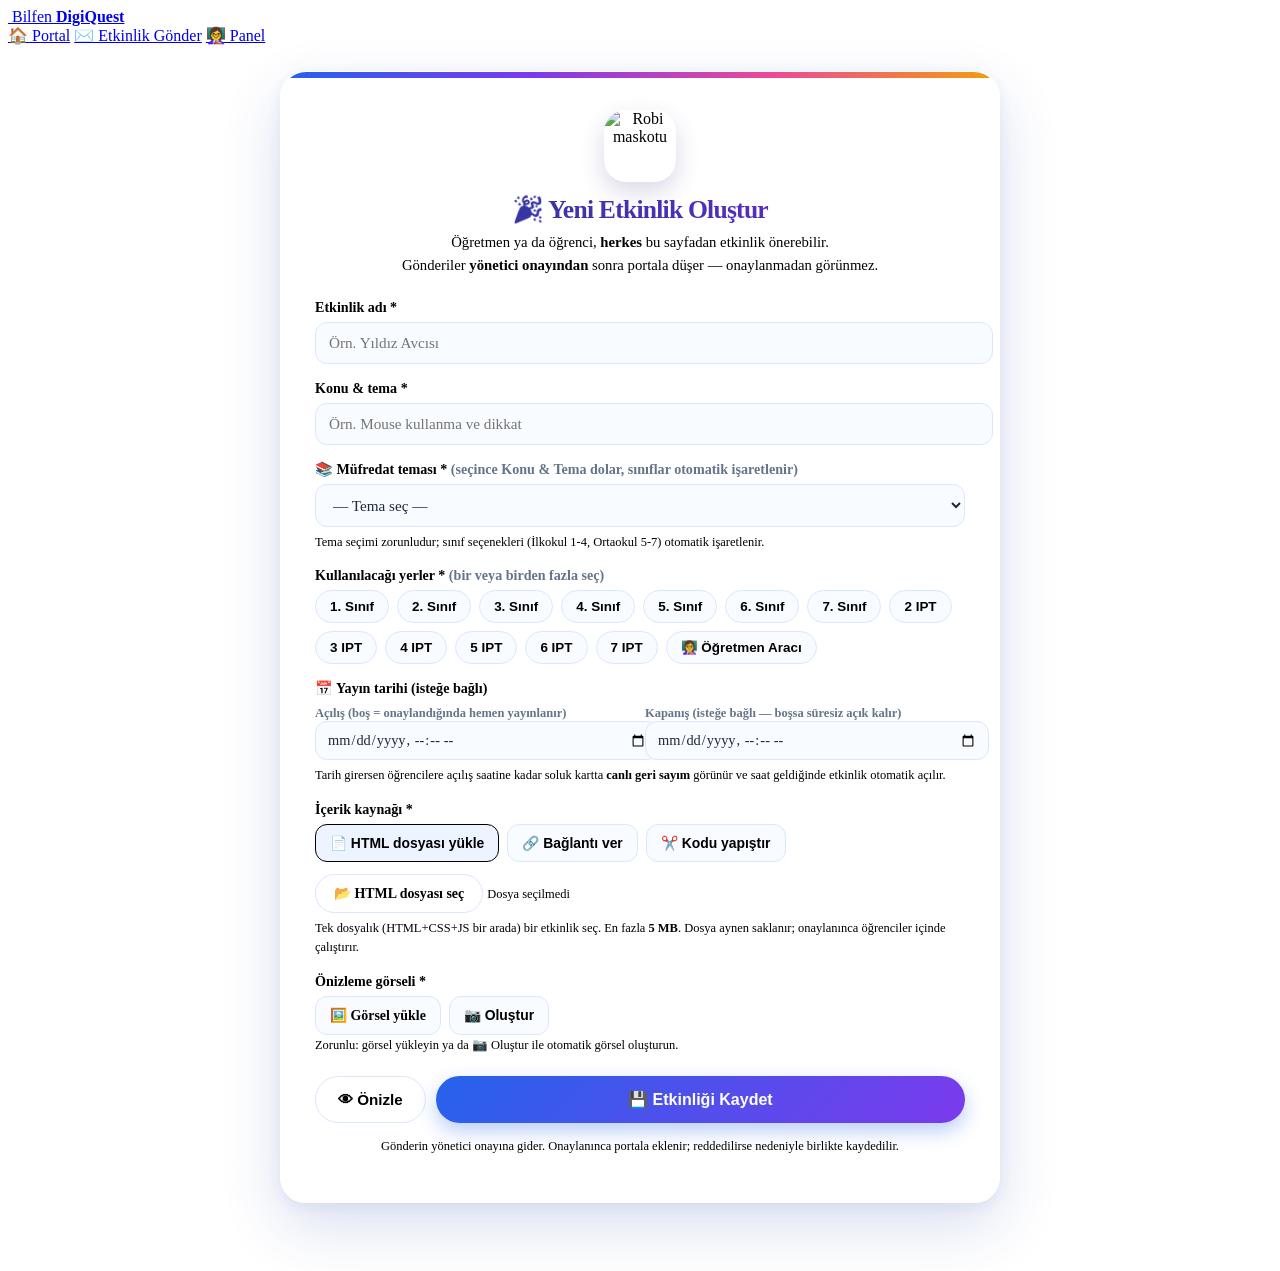
==== digiq/etkinlik-ekle.html @ 1b81161e "v2.9: Etkinlik akışına yayin tarihi (açılış/kapanış) + 5 MB dosya limiti + öğretmen onay akışı - etk" ====
<!DOCTYPE html>
<html lang="tr">
<head>
<meta charset="UTF-8">
<meta name="viewport" content="width=device-width, initial-scale=1.0">
<title>Etkinlik Ekle — Bilfen DigiQuest</title>
<link rel="icon" type="image/png" href="robi.png">
<link rel="stylesheet" href="assets/fonts/fonts.css">
<link rel="stylesheet" href="assets/portal.css">
<style>
  .ge-page { max-width: 720px; margin: 0 auto; padding: 26px 16px 60px; }
  .ge-kart {
    background: rgba(255,255,255,.93); border: 1px solid rgba(255,255,255,.9);
    border-radius: 26px; box-shadow: 0 24px 60px rgba(30,64,175,.16), 0 4px 14px rgba(30,64,175,.07);
    padding: clamp(22px, 4vw, 34px); position: relative; overflow: hidden;
  }
  .ge-kart::before { content:''; position:absolute; inset:0 0 auto 0; height:6px;
    background: linear-gradient(90deg,#2563eb,#7c3aed 35%,#ec4899 68%,#f59e0b); }
  html[data-tema='koyu'] .ge-kart { background: rgba(13,21,38,.96); border-color: var(--kutu-kenar); }
  .ge-bas { text-align:center; margin-bottom: 22px; }
  .ge-robi { width: 72px; height: 72px; margin: 4px auto 12px; border-radius: 22px; display:block;
    background:#fff; box-shadow: 0 10px 24px rgba(49,46,129,.18); object-fit: contain; }
  .ge-robi-yazi { font-family: var(--font-baslik); font-size: clamp(1.3rem,4vw,1.6rem); font-weight: 800;
    letter-spacing:-.03em; background: linear-gradient(90deg,#1e3a8a,#6d28d9);
    -webkit-background-clip:text; background-clip:text; -webkit-text-fill-color:transparent; color:#1e3a8a; }
  html[data-tema='koyu'] .ge-robi-yazi { background: linear-gradient(90deg,#93c5fd,#c4b5fd);
    -webkit-background-clip:text; background-clip:text; -webkit-text-fill-color:transparent; color:#93c5fd; }
  .ge-alt { color: var(--yazi-ince); font-size: .92rem; margin-top: 6px; line-height: 1.55; }
  .ge-alan { margin-top: 16px; }
  .ge-alan > label { display:block; font-weight: 800; font-size: .88rem; color: var(--lacivert-2); margin-bottom: 6px; }
  html[data-tema='koyu'] .ge-alan > label { color: #c3d4ff; }
  .ge-alan input[type=text], .ge-alan select, .ge-alan textarea {
    width: 100%; padding: 11px 13px; border-radius: 12px; font-size: .95rem; font-family: inherit;
    border: 1.5px solid #dbe6ff; background: #f8fbff; color: var(--murekkep, #1e293b);
  }
  .ge-alan textarea { min-height: 170px; font-family: Consolas, 'Courier New', monospace; font-size: .85rem; resize: vertical; }
  .ge-alan input:focus, .ge-alan select:focus, .ge-alan textarea:focus { outline: none; border-color: var(--mavi); box-shadow: 0 0 0 3px rgba(37,99,235,.15); }
  html[data-tema='koyu'] .ge-alan input[type=text], html[data-tema='koyu'] .ge-alan select, html[data-tema='koyu'] .ge-alan textarea { background: rgba(15,23,42,.55); border-color: var(--kutu-kenar); color: #e2e8f0; }
  .ge-not { font-size: .78rem; color: var(--yazi-ince); margin-top: 6px; line-height: 1.5; }
  .ge-secim { display: flex; flex-wrap: wrap; gap: 8px; }
  .ge-token { border: 1.5px solid #dbe6ff; background: #f8fbff; border-radius: 999px;
    padding: 8px 14px; font-size: .84rem; font-weight: 700; color: var(--lacivert-2); cursor: pointer; }
  .ge-token.secili { background: linear-gradient(135deg,#2563eb,#7c3aed); border-color: transparent; color: #fff; }
  .ge-kaynak { display: flex; gap: 8px; flex-wrap: wrap; }
  .ge-kaynak-btn { border: 1.5px solid #dbe6ff; background: #f8fbff; border-radius: 12px;
    padding: 10px 14px; font-size: .87rem; font-weight: 700; color: var(--lacivert-2); cursor: pointer; }
  .ge-kaynak-btn.secili { background: #eef4ff; border-color: var(--mavi); color: var(--mavi); }
  .ge-kutu { display: none; margin-top: 12px; }
  .ge-kutu.acik { display: block; }
  .ge-dugmeler { display: flex; gap: 10px; margin-top: 22px; flex-wrap: wrap; }
  .ge-gonder { flex: 1; min-width: 220px; background: linear-gradient(135deg,#2563eb,#7c3aed);
    color: #fff; border: none; border-radius: 999px; padding: 14px 26px; font-size: 1rem; font-weight: 800;
    cursor: pointer; box-shadow: 0 8px 20px rgba(37,99,235,.32); }
  .ge-gonder:disabled { opacity: .6; cursor: wait; }
  .ge-onizle { background: #fff; border: 1.5px solid #dbe6ff; color: var(--lacivert-2);
    border-radius: 999px; padding: 14px 22px; font-size: .95rem; font-weight: 800; cursor: pointer; }
  .ge-hata { display: none; margin-top: 14px; background: #fef2f2; border: 1.5px solid #fecaca;
    color: #991b1b; border-radius: 12px; padding: 11px 14px; font-size: .88rem; font-weight: 600; }
  .ge-hata.acik { display: block; }
  .ge-basari { display: none; text-align: center; padding: 30px 10px; }
  .ge-basari.acik { display: block; }
  .ge-basari .ikon { font-size: 52px; }
  .ge-basari h2 { margin: 12px 0 8px; font-size: 1.35rem; color: var(--gece, #1e293b); }
  html[data-tema='koyu'] .ge-basari h2 { color: #f1f5ff; }
  .ge-basari p { color: var(--yazi-ince); font-size: .93rem; line-height: 1.6; }
  .ge-gizli { position: absolute; left: -9999px; top: -9999px; opacity: 0; height: 0; width: 0; overflow: hidden; }
  #geOnizleme { position: fixed; inset: 0; z-index: 200; background: rgba(8,12,24,.86); display: none;
    align-items: center; justify-content: center; padding: 18px; }
  #geOnizleme.acik { display: flex; }
  #geOnizleme .pencere { width: min(960px, 100%); height: min(78vh, 720px); background: #fff;
    border-radius: 16px; overflow: hidden; position: relative; box-shadow: 0 30px 80px rgba(0,0,0,.5); }
  #geOnizleme iframe { width: 100%; height: 100%; border: 0; background: #fff; }
  #geOnizleme .kapat { position: absolute; top: -14px; right: -14px; width: 42px; height: 42px;
    border-radius: 50%; border: none; background: #1e293b; color: #fff; font-size: 17px; cursor: pointer; z-index: 2; }
  @media (max-width: 430px) { .ge-token, .ge-kaynak-btn { font-size: .8rem; padding: 7px 11px; } }
</style>
</head>
<body>

<nav class="ust-nav" aria-label="Ana gezinme">
  <a class="nav-marka" href="index.html" title="Portala dön">
    <span class="nav-logo" aria-hidden="true"><img src="robi.png" alt=""></span>
    <span class="nav-marka-yazi">Bilfen <b>DigiQuest</b></span>
  </a>
  <div class="nav-menu">
    <a class="nav-link" href="index.html">🏠 Portal</a>
    <a class="nav-link nav-aktif" href="etkinlik-ekle.html" aria-current="page">✉️ Etkinlik Gönder</a>
    <a class="nav-link" href="panel.html">👩‍🏫 Panel</a>
  </div>
</nav>

<main class="ge-page">
  <div class="ge-kart">

    <div id="geFormBolum">
      <div class="ge-bas">
        <img class="ge-robi" src="robi.png" alt="Robi maskotu">
        <div class="ge-robi-yazi">🎉 Yeni Etkinlik Oluştur</div>
        <p class="ge-alt">Öğretmen ya da öğrenci, <b>herkes</b> bu sayfadan etkinlik önerebilir.<br>
        Gönderiler <b>yönetici onayından</b> sonra portala düşer — onaylanmadan görünmez.</p>
      </div>

      <form id="geForm" novalidate>
        <div class="ge-alan">
          <label for="geEtkinlikAd">Etkinlik adı *</label>
          <input type="text" id="geEtkinlikAd" maxlength="120" placeholder="Örn. Yıldız Avcısı">
        </div>

        <div class="ge-alan">
          <label for="geKonu">Konu &amp; tema *</label>
          <input type="text" id="geKonu" maxlength="160" placeholder="Örn. Mouse kullanma ve dikkat">
        </div>

        <div class="ge-alan">
          <label for="geTema">📚 Müfredat teması * <span style="font-weight:600;color:#64748b">(seçince Konu &amp; Tema dolar, sınıflar otomatik işaretlenir)</span></label>
          <select id="geTema">
            <option value="">— Tema seç —</option>
            <optgroup label="İlkokul Temaları">
              <option value="ilk|Teknoloji Yolculuğum Başlıyor!">Teknoloji Yolculuğum Başlıyor!</option>
              <option value="ilk|Dijital Vatandaşlık">Dijital Vatandaşlık</option>
              <option value="ilk|Bilgi İşlemsel Düşünme ve Kodlama">Bilgi İşlemsel Düşünme ve Kodlama</option>
              <option value="ilk|Yapay Zekâ Okuryazarlığı">Yapay Zekâ Okuryazarlığı</option>
              <option value="ilk|Yaratıcı Tasarım">Yaratıcı Tasarım</option>
              <option value="ilk|Üretkenlik">Üretkenlik</option>
              <option value="ilk|Keşfet, Öğren, Eğlen!">Keşfet, Öğren, Eğlen!</option>
            </optgroup>
            <optgroup label="Ortaokul Temaları">
              <option value="orta|Bilgi İşlemsel Düşünme ve Kodlama">Bilgi İşlemsel Düşünme ve Kodlama</option>
              <option value="orta|Günlük Yaşam ve Teknoloji">Günlük Yaşam ve Teknoloji</option>
              <option value="orta|Ad's Up">Ad's Up</option>
              <option value="orta|Dijital Vatandaşlık">Dijital Vatandaşlık</option>
              <option value="orta|Yaratıcı Tasarım">Yaratıcı Tasarım</option>
              <option value="orta|Yapay Zeka Okuryazarlığı">Yapay Zeka Okuryazarlığı</option>
            </optgroup>
          </select>
          <p class="ge-not">Tema seçimi zorunludur; sınıf seçenekleri (İlkokul 1-4, Ortaokul 5-7) otomatik işaretlenir.</p>
        </div>

        <div class="ge-alan">
          <label>Kullanılacağı yerler * <span style="font-weight:600;color:#64748b">(bir veya birden fazla seç)</span></label>
          <div class="ge-secim" id="geSecim"></div>
        </div>

        <div class="ge-alan">
          <label>📅 Yayın tarihi (isteğe bağlı)</label>
          <div style="display:flex;gap:10px;flex-wrap:wrap">
            <div style="flex:1;min-width:200px">
              <label style="font-weight:600;font-size:.78rem;color:#64748b">Açılış (boş = onaylandığında hemen yayınlanır)</label>
              <input type="datetime-local" id="geAcilis" style="width:100%;padding:9px 11px;border-radius:12px;border:1.5px solid #dbe6ff;background:#f8fbff;color:var(--murekkep,#1e293b);font-family:inherit;font-size:.9rem">
            </div>
            <div style="flex:1;min-width:200px">
              <label style="font-weight:600;font-size:.78rem;color:#64748b">Kapanış (isteğe bağlı — boşsa süresiz açık kalır)</label>
              <input type="datetime-local" id="geKapanis" style="width:100%;padding:9px 11px;border-radius:12px;border:1.5px solid #dbe6ff;background:#f8fbff;color:var(--murekkep,#1e293b);font-family:inherit;font-size:.9rem">
            </div>
          </div>
          <p class="ge-not">Tarih girersen öğrencilere açılış saatine kadar soluk kartta <b>canlı geri sayım</b> görünür ve saat geldiğinde etkinlik otomatik açılır.</p>
        </div>

        <div class="ge-alan">
          <label>İçerik kaynağı *</label>
          <div class="ge-kaynak">
            <button type="button" class="ge-kaynak-btn secili" data-kaynak="dosya">📄 HTML dosyası yükle</button>
            <button type="button" class="ge-kaynak-btn" data-kaynak="drive">🔗 Bağlantı ver</button>
            <button type="button" class="ge-kaynak-btn" data-kaynak="kod">✂️ Kodu yapıştır</button>
          </div>

          <div class="ge-kutu acik" id="geKutuDosya">
            <label class="ge-onizle" style="display:inline-block;cursor:pointer;font-size:.87rem;padding:10px 18px">
              📂 HTML dosyası seç <input type="file" id="geDosya" accept=".html,.htm,text/html" style="display:none">
            </label>
            <span class="ge-not" id="geDosyaAdi">Dosya seçilmedi</span>
            <p class="ge-not">Tek dosyalık (HTML+CSS+JS bir arada) bir etkinlik seç. En fazla <b>5 MB</b>. Dosya aynen saklanır; onaylanınca öğrenciler içinde çalıştırır.</p>
          </div>

          <div class="ge-kutu" id="geKutuDrive">
            <input type="text" id="geDrive" placeholder="https://drive.google.com/...">
            <p class="ge-not">Drive paylaşımını <b>"Bağlantısı olan herkes"</b> yap. Onaylanınca öğrenciler bağlantıyı yeni sekmede açar.</p>
          </div>

          <div class="ge-kutu" id="geKutuKod">
            <textarea id="geKod" spellcheck="false" placeholder="&lt;!DOCTYPE html&gt; … etkinliğin tamamını buraya yapıştır"></textarea>
          </div>
        </div>

        <div class="ge-alan">
          <label>Önizleme görseli *</label>
          <div class="ge-kaynak">
            <label class="ge-kaynak-btn" style="cursor:pointer">
              🖼️ Görsel yükle <input type="file" id="geGorsel" accept="image/*" style="display:none">
            </label>
            <button type="button" class="ge-kaynak-btn" id="geGorselOlustur">📷 Oluştur</button>
          </div>
          <span class="ge-not" id="geGorselDurum">Zorunlu: görsel yükleyin ya da 📷 Oluştur ile otomatik görsel oluşturun.</span>
          <img id="geGorselOnizle" alt="" style="display:none;max-width:140px;max-height:90px;border-radius:10px;margin-top:8px;border:2px solid #dbe6ff">
        </div>

        <!-- Spam kapanı: gerçek kullanıcı bunu doldurmaz -->
        <div class="ge-gizli" aria-hidden="true"><label>Boş bırakın<input type="text" id="geHoneypot" tabindex="-1" autocomplete="off"></label></div>

        <div class="ge-hata" id="geHata" role="alert"></div>

        <div class="ge-dugmeler">
          <button type="button" class="ge-onizle" id="geOnizleBtn">👁 Önizle</button>
          <button type="submit" class="ge-gonder" id="geGonderBtn">💾 Etkinliği Kaydet</button>
        </div>
        <p class="ge-not" style="margin-top:14px;text-align:center">
          Gönderin yönetici onayına gider. Onaylanınca portala eklenir; reddedilirse nedeniyle birlikte kaydedilir.
        </p>
      </form>
    </div>

    <div class="ge-basari" id="geBasari" role="status">
      <div class="ikon">✅</div>
      <h2>Etkinliğin yönetici onayına gönderildi</h2>
      <p id="geBasariMetin"></p>
      <div class="ge-dugmeler" style="justify-content:center">
        <button type="button" class="ge-onizle" id="geYenidenBtn">✉️ Yeni etkinlik ekle</button>
        <a class="ge-onizle" href="index.html" style="text-decoration:none">🏠 Portala dön</a>
      </div>
    </div>

  </div>
</main>

<div id="geOnizleme" aria-hidden="true">
  <div class="pencere">
    <button class="kapat" id="geOnizlemeKapat" title="Kapat" aria-label="Kapat">✕</button>
    <iframe id="geOnizlemeFrame" title="Etkinlik önizlemesi" sandbox="allow-scripts"></iframe>
  </div>
</div>

<script>
(function () {
  'use strict';
  var $ = function (id) { return document.getElementById(id); };

  /* Supabase yapılandırması (portal ile aynı) */
  var LS_URL = localStorage.getItem('bt_supabase_url');
  var CFG = {
    url: LS_URL === null ? 'https://zvqwhesibqntcnpqoytm.supabase.co' : LS_URL,
    anon: localStorage.getItem('bt_supabase_anon') || 'sb_publishable_hU6il_Kq9_E_57WqaOT8BA_iLtDPpuM'
  };

  /* Kullanım yerleri — panel ile aynı token biçimi (s1..s7, i2..i7, arac) */
  var SECIMLER = [];
  var secimKutu = $('geSecim');
  function tokenEtiketi(t) {
    if (t === 'arac') return '👩‍🏫 Öğretmen Aracı';
    var n = parseInt(t.slice(1), 10);
    return t[0] === 's' ? n + '. Sınıf' : n + ' IPT';
  }
  var tokenlar = ['s1','s2','s3','s4','s5','s6','s7','i2','i3','i4','i5','i6','i7','arac'];
  tokenlar.forEach(function (t) {
    var b = document.createElement('button');
    b.type = 'button'; b.className = 'ge-token'; b.dataset.token = t;
    b.textContent = tokenEtiketi(t);
    b.addEventListener('click', function () {
      var i = SECIMLER.indexOf(t);
      if (i >= 0) { SECIMLER.splice(i, 1); b.classList.remove('secili'); }
      else { SECIMLER.push(t); b.classList.add('secili'); }
    });
    secimKutu.appendChild(b);
  });

  /* Kaynak seçimi */
  var tip = 'dosya', dosyaMetin = '', gorsel = '';
  var kaynakBtnlar = [].slice.call(document.querySelectorAll('.ge-kaynak-btn[data-kaynak]'));

  /* Müfredat teması: Konu & Tema alanını doldur + sınıf tokenlarını otomatik işaretle.
     İlkokul → 1-4. sınıf, Ortaokul → 5-7. sınıf. IPT ve Öğretmen Aracı tokenlarına dokunulmaz. */
  $('geTema').addEventListener('change', function () {
    var v = this.value;
    if (!v) return;
    var p = v.split('|');
    $('geKonu').value = p[1];
    SECIMLER = SECIMLER.filter(function (t) { return t.charAt(0) !== 's'; });
    var siniflar = p[0] === 'ilk' ? [1, 2, 3, 4] : [5, 6, 7];
    siniflar.forEach(function (n) { SECIMLER.push('s' + n); });
    SECIMLER = SECIMLER.filter(function (t, i) { return SECIMLER.indexOf(t) === i; });
    [].slice.call(document.querySelectorAll('.ge-token')).forEach(function (b) {
      b.classList.toggle('secili', SECIMLER.indexOf(b.dataset.token) >= 0);
    });
  });
  kaynakBtnlar.forEach(function (b) {
    b.addEventListener('click', function () {
      tip = b.dataset.kaynak;
      kaynakBtnlar.forEach(function (x) { x.classList.toggle('secili', x === b); });
      $('geKutuDosya').classList.toggle('acik', tip === 'dosya');
      $('geKutuDrive').classList.toggle('acik', tip === 'drive');
      $('geKutuKod').classList.toggle('acik', tip === 'kod');
    });
  });

  $('geDosya').addEventListener('change', function () {
    var f = this.files && this.files[0];
    if (!f) { dosyaMetin = ''; $('geDosyaAdi').textContent = 'Dosya seçilmedi'; return; }
    if (f.size > 5 * 1024 * 1024) { hata('HTML dosyası en fazla 5 MB olabilir (' + (f.size/1048576).toFixed(1) + ' MB).'); this.value = ''; return; }
    var okur = new FileReader();
    okur.onload = function () { dosyaMetin = String(okur.result || ''); $('geDosyaAdi').textContent = '✅ ' + f.name + ' (' + Math.round(f.size/1024) + ' KB)'; };
    okur.readAsText(f);
    $('geDosyaAdi').textContent = 'Okunuyor…';
  });

  $('geGorsel').addEventListener('change', function () {
    var f = this.files && this.files[0];
    if (!f) return;
    if (f.size > 400 * 1024) { hata('Önizleme görseli en fazla 400 KB olabilir.'); this.value = ''; return; }
    var okur = new FileReader();
    okur.onload = function () {
      gorsel = String(okur.result || '');
      $('geGorselOnizle').src = gorsel;
      $('geGorselOnizle').style.display = '';
      $('geGorselDurum').textContent = '✅ ' + f.name + ' yüklendi';
    };
    okur.readAsDataURL(f);
  });

  /* Görsel yoksa anlık SVG oluştur (panel ile aynı üretici) */
  function ozelHash(s) {
    var h = 0;
    for (var i = 0; i < s.length; i++) { h = ((h << 5) - h + s.charCodeAt(i)) | 0; }
    return Math.abs(h);
  }
  function gorselOlustur(ad, kaynakTipi, konu) {
    var h = ozelHash((ad || '') + (kaynakTipi || '') + (konu || ''));
    var palettes = [
      ['#6366f1','#a78bfa'],['#ec4899','#f9a8d4'],['#f59e0b','#fcd34d'],
      ['#10b981','#6ee7b7'],['#ef4444','#fca5a5'],['#8b5cf6','#d8b4fe'],
      ['#0ea5e9','#7dd3fc'],['#f97316','#fdba74'],['#14b8a6','#5eead4'],
      ['#e11d48','#fda4af'],['#7c3aed','#c4b5fd'],['#059669','#a7f3d0'],
      ['#0284c7','#38bdf8'],['#d946ef','#f0abfc'],['#ea580c','#fb923c'],
      ['#4f46e5','#818cf8'],['#0d9488','#2dd4bf'],['#be123c','#fb7185']
    ];
    var ikonlar = ['✂️','🔬','🚀','🔮','⭐','🎮','💻','🌟','📖','🎵','🔵','🛠','📚','⚡','🌌','💬','💻','🎲','💻','🏆'];
    var r = palettes[h % palettes.length];
    var ikon = ikonlar[(h >> 3) % ikonlar.length];
    var kisaAd = (ad || 'Etkinlik').substring(0, 30);
    var aciklama = (konu || (kaynakTipi === 'kod' ? 'Kod Etkinliği' : kaynakTipi === 'dosya' ? 'HTML Dosyası' : 'Drive')).substring(0, 40);
    var tipRozeti = kaynakTipi === 'kod' ? 'Kod' : kaynakTipi === 'dosya' ? 'HTML' : 'Drive';
    var svg = '<svg xmlns="http://www.w3.org/2000/svg" width="400" height="280">' +
      '<defs><linearGradient id="g' + h + '" x1="0%" y1="0%" x2="100%" y2="100%">' +
      '<stop offset="0%" stop-color="' + r[0] + '"/><stop offset="100%" stop-color="' + r[1] + '"/>' +
      '</linearGradient></defs>' +
      '<rect width="400" height="280" rx="18" fill="url(#g' + h + ')"/>' +
      '<text x="200" y="100" text-anchor="middle" font-size="56">' + ikon + '</text>' +
      '<rect x="120" y="120" width="160" height="26" rx="13" fill="rgba(255,255,255,0.3)"/>' +
      '<text x="200" y="138" text-anchor="middle" font-size="12" fill="white" font-weight="bold" font-family="system-ui,sans-serif">' + tipRozeti + '</text>' +
      '<text x="200" y="180" text-anchor="middle" font-size="20" font-weight="bold" fill="white" font-family="system-ui,sans-serif">' +
      kisaAd.replace(/</g, '&lt;').replace(/>/g, '&gt;') + '</text>' +
      '<text x="200" y="208" text-anchor="middle" font-size="13" fill="rgba(255,255,255,0.85)" font-family="system-ui,sans-serif">' +
      aciklama.replace(/</g, '&lt;').replace(/>/g, '&gt;') + '</text>' +
      '<rect x="145" y="225" width="110" height="32" rx="16" fill="rgba(255,255,255,0.3)" stroke="rgba(255,255,255,0.5)"/>' +
      '<text x="200" y="246" text-anchor="middle" font-size="13" fill="white" font-weight="bold" font-family="system-ui,sans-serif">▶ Başlat</text>' +
      '</svg>';
    return 'data:image/svg+xml;base64,' + btoa(unescape(encodeURIComponent(svg)));
  }
  function gorselUygula(dataUrl, metin) {
    gorsel = dataUrl;
    $('geGorselOnizle').src = gorsel;
    $('geGorselOnizle').style.display = '';
    $('geGorselDurum').textContent = metin;
  }
  $('geGorselOlustur').addEventListener('click', function () {
    var ad = $('geEtkinlikAd').value.trim() || 'Etkinlik';
    var konu = $('geKonu').value.trim();
    gorselUygula(gorselOlustur(ad, tip, konu), '✅ Görsel oluşturuldu');
    hata('');
  });

  function hata(m) {
    var kutu = $('geHata');
    kutu.textContent = m || '';
    kutu.classList.toggle('acik', !!m);
  }

  function icerikBul() {
    if (tip === 'dosya') return dosyaMetin;
    if (tip === 'drive') return $('geDrive').value.trim();
    return $('geKod').value.trim();
  }

  var acilisZamani = Date.now();
  function dtIso(v) { if (!v) return null; var x = new Date(v); return isNaN(x.getTime()) ? null : x.toISOString(); }

  $('geForm').addEventListener('submit', function (e) {
    e.preventDefault();
    var ad = $('geEtkinlikAd').value.trim();
    var konu = $('geKonu').value.trim();
    var icerik = icerikBul();

    if ($('geHoneypot').value) { hata('Gönderim reddedildi.'); return; }        /* bot kapanı */
    if (Date.now() - acilisZamani < 2500) { hata('Lütfen formu doldurup yeniden deneyin.'); return; }
    if (!ad) { hata('Etkinlik adı girin (zorunlu alan).'); return; }
    if (!$('geTema').value) { hata('Müfredat teması seçin (zorunlu alan).'); return; }
    if (!konu) { hata('Konu & Tema yazın (zorunlu alan).'); return; }
    if (!SECIMLER.length) { hata('En az bir kullanım yeri seçin (zorunlu alan): Sınıf, IPT ve/veya Öğretmen Aracı.'); return; }
    if (!icerik) { hata('İçerik boş (zorunlu alan): dosya seçin, bağlantı girin ya da kod yapıştırın.'); return; }
    if (!gorsel) { hata('Önizleme görseli zorunlu: 🖼️ Görsel yükle ya da 📷 Oluştur ile görsel oluşturun.'); return; }
    if (tip === 'drive' && !/^https?:\/\//i.test(icerik)) { hata('Bağlantı http(s) ile başlamalı.'); return; }
    /* (v2.9) Yayın tarihleri: açılış/kapanış — boşsa onaylanınca hemen yayınlanır */
    var acilisV = dtIso($('geAcilis').value);
    var kapanisV = dtIso($('geKapanis').value);
    if (acilisV && kapanisV && new Date(kapanisV) <= new Date(acilisV)) { hata('Kapanış tarihi, açılış tarihinden sonra olmalı.'); return; }
    if (gorsel && gorsel.length + icerik.length > 5.5 * 1024 * 1024) { hata('Toplam içerik çok büyük (en fazla ~5 MB). Görseli küçültüp tekrar deneyin.'); return; }
    hata('');

    var govde = {
      campus_id: null,
      ogretmen_id: null,
      ogretmen_ad: '',
      ogretmen_kullanici: '',
      ad: ad,
      konu: konu,
      seviyeler: JSON.stringify(SECIMLER.slice()),
      tip: tip,
      icerik: icerik,
      durum: 'bekliyor',
      gorsel: gorsel || '',
      acilis: acilisV || null,
      kapanis: kapanisV || null
    };

    var btn = $('geGonderBtn');
    btn.disabled = true;
    btn.textContent = '⏳ Gönderiliyor…';

    fetch(CFG.url + '/rest/v1/ozel_etkinlik', {
      method: 'POST',
      headers: {
        'Content-Type': 'application/json',
        'apikey': CFG.anon,
        'Authorization': 'Bearer ' + CFG.anon
      },
      body: JSON.stringify(govde)
    }).then(function (r) {
      if (!r.ok) return r.json().catch(function () { return {}; }).then(function (j) { throw new Error(j.message || ('Sunucu hatası (' + r.status + ')')); });
      return null;
    }).then(function () {
      $('geFormBolum').style.display = 'none';
      $('geBasari').classList.add('acik');
      $('geBasariMetin').innerHTML = '<b>' + esc(ad) + '</b> adlı etkinlik <b>"Onay bekliyor"</b> durumuna eklendi.<br>' +
        'Yönetici onaylayınca portala düşecek; reddederse nedeni kaydedilecek.';
      window.scrollTo({ top: 0, behavior: 'smooth' });
    }).catch(function (e2) {
      hata('Gönderilemedi: ' + e2.message);
    }).finally(function () {
      btn.disabled = false;
      btn.textContent = '💾 Etkinliği Kaydet';
    });
  });

  function esc(s) {
    return String(s).replace(/[&<>"']/g, function (c) {
      return { '&': '&amp;', '<': '&lt;', '>': '&gt;', '"': '&quot;', "'": '&#39;' }[c];
    });
  }

  $('geOnizleBtn').addEventListener('click', function () {
    var icerik = icerikBul();
    if (tip === 'drive') { hata('Bağlantı önizlenemez; onaylanınca öğrenciler yeni sekmede açar.'); return; }
    if (!icerik) { hata('Önce HTML içeriğini girin (dosya seçin, bağlantı verin ya da kod yapıştırın).'); return; }
    hata('');
    $('geOnizlemeFrame').srcdoc = icerik;
    $('geOnizleme').classList.add('acik');
    $('geOnizleme').setAttribute('aria-hidden', 'false');
  });
  function onizlemeKapat() {
    $('geOnizleme').classList.remove('acik');
    $('geOnizleme').setAttribute('aria-hidden', 'true');
    $('geOnizlemeFrame').srcdoc = '';
  }
  $('geOnizlemeKapat').addEventListener('click', onizlemeKapat);
  $('geOnizleme').addEventListener('click', function (e) { if (e.target.id === 'geOnizleme') onizlemeKapat(); });
  document.addEventListener('keydown', function (e) { if (e.key === 'Escape') onizlemeKapat(); });

  $('geYenidenBtn').addEventListener('click', function () {
    $('geForm').reset();
    SECIMLER.length = 0;
    [].slice.call(document.querySelectorAll('.ge-token.secili')).forEach(function (b) { b.classList.remove('secili'); });
    dosyaMetin = ''; gorsel = ''; tip = 'dosya';
    $('geAcilis').value = ''; $('geKapanis').value = '';
    $('geDosyaAdi').textContent = 'Dosya seçilmedi';
    $('geGorselDurum').textContent = 'Zorunlu: görsel yükleyin ya da 📷 Oluştur ile otomatik görsel oluşturun.';
    $('geGorselOnizle').style.display = 'none';
    kaynakBtnlar.forEach(function (x, i) { x.classList.toggle('secili', i === 0); });
    $('geKutuDosya').classList.add('acik');
    $('geKutuDrive').classList.remove('acik');
    $('geKutuKod').classList.remove('acik');
    hata('');
    $('geBasari').classList.remove('acik');
    $('geFormBolum').style.display = '';
    acilisZamani = Date.now();
  });
})();
</script>
</body>
</html>
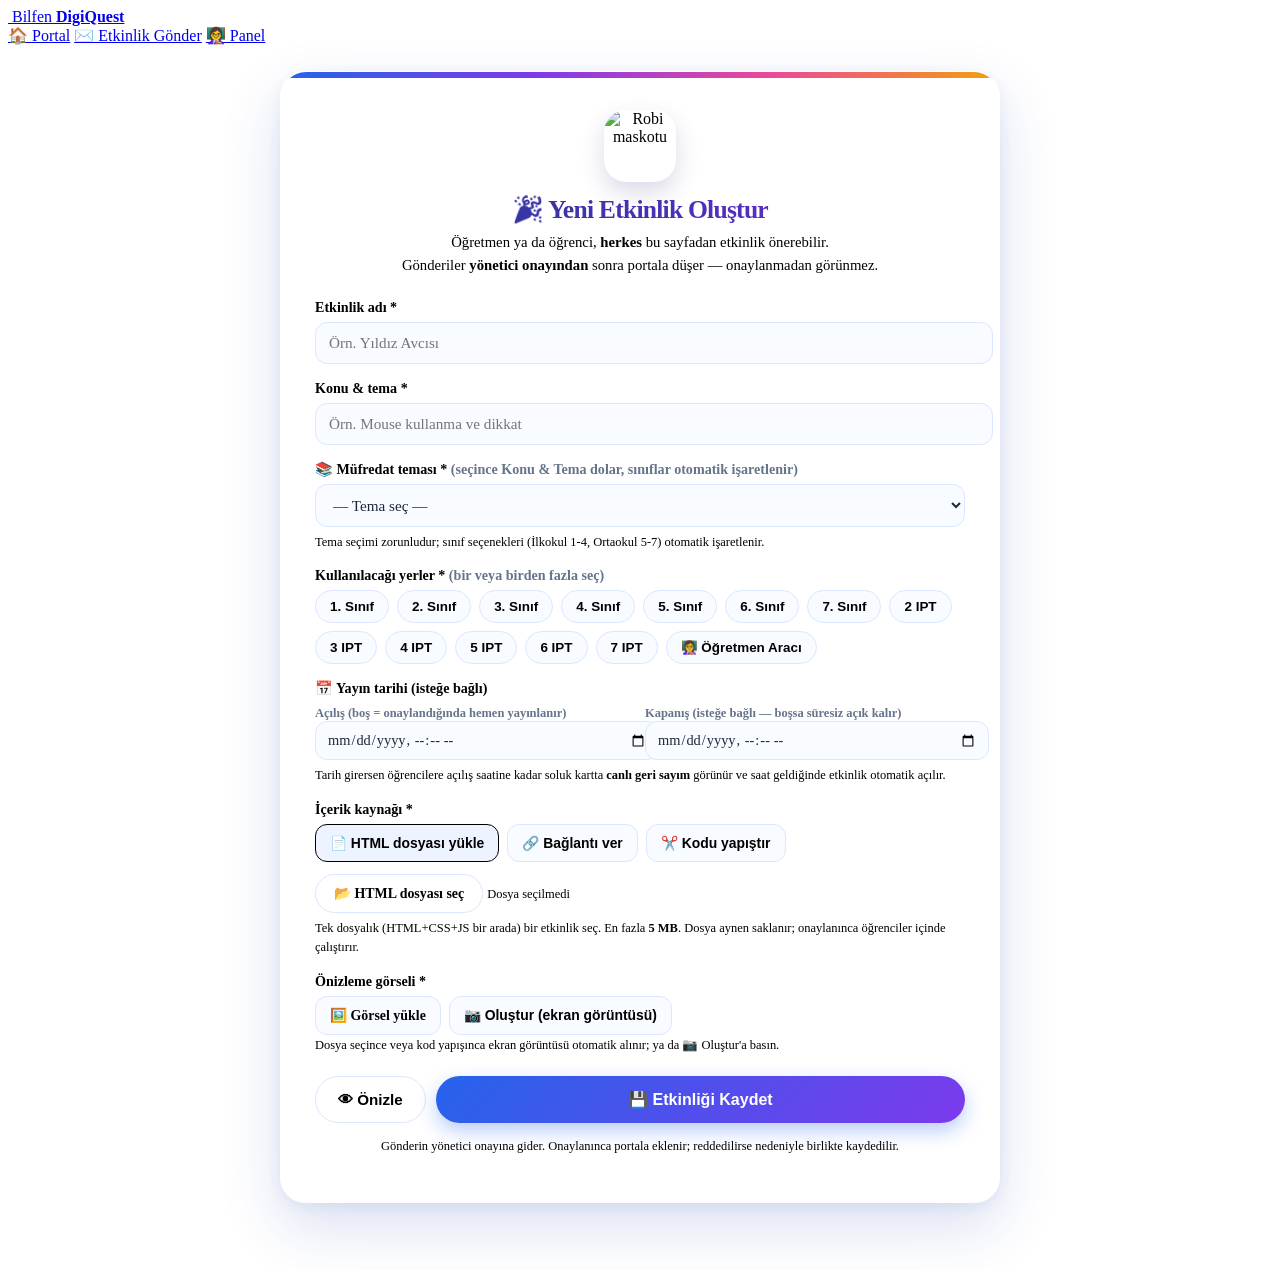
==== commit e13261bb: "v2.9.1: Etkinlik görselleri için gerçek ekran görüntüsü üretimi (screenshot) - etkinlik-ekle.html: 📷" ====
--- a/digiq/etkinlik-ekle.html
+++ b/digiq/etkinlik-ekle.html
@@ -188,9 +188,9 @@
             <label class="ge-kaynak-btn" style="cursor:pointer">
               🖼️ Görsel yükle <input type="file" id="geGorsel" accept="image/*" style="display:none">
             </label>
-            <button type="button" class="ge-kaynak-btn" id="geGorselOlustur">📷 Oluştur</button>
+            <button type="button" class="ge-kaynak-btn" id="geGorselOlustur">📷 Oluştur (ekran görüntüsü)</button>
           </div>
-          <span class="ge-not" id="geGorselDurum">Zorunlu: görsel yükleyin ya da 📷 Oluştur ile otomatik görsel oluşturun.</span>
+          <span class="ge-not" id="geGorselDurum">Dosya seçince veya kod yapışınca ekran görüntüsü otomatik alınır; ya da 📷 Oluştur'a basın.</span>
           <img id="geGorselOnizle" alt="" style="display:none;max-width:140px;max-height:90px;border-radius:10px;margin-top:8px;border:2px solid #dbe6ff">
         </div>
 
@@ -280,23 +280,23 @@
     [].slice.call(document.querySelectorAll('.ge-token')).forEach(function (b) {
       b.classList.toggle('secili', SECIMLER.indexOf(b.dataset.token) >= 0);
     });
-  });
-  kaynakBtnlar.forEach(function (b) {
-    b.addEventListener('click', function () {
-      tip = b.dataset.kaynak;
-      kaynakBtnlar.forEach(function (x) { x.classList.toggle('secili', x === b); });
-      $('geKutuDosya').classList.toggle('acik', tip === 'dosya');
-      $('geKutuDrive').classList.toggle('acik', tip === 'drive');
-      $('geKutuKod').classList.toggle('acik', tip === 'kod');
+  });    kaynakBtnlar.forEach(function (b) {
+      b.addEventListener('click', function () {
+        tip = b.dataset.kaynak;
+        kaynakBtnlar.forEach(function (x) { x.classList.toggle('secili', x === b); });
+        $('geKutuDosya').classList.toggle('acik', tip === 'dosya');
+        $('geKutuDrive').classList.toggle('acik', tip === 'drive');
+        $('geKutuKod').classList.toggle('acik', tip === 'kod');
+        otomatikEkranGorunumu();
+      });
     });
-  });
 
   $('geDosya').addEventListener('change', function () {
     var f = this.files && this.files[0];
-    if (!f) { dosyaMetin = ''; $('geDosyaAdi').textContent = 'Dosya seçilmedi'; return; }
+    if (!f) { dosyaMetin = ''; $('geDosyaAdi').textContent = 'Dosya seçilmedi'; otomatikEkranGorunumu(); return; }
     if (f.size > 5 * 1024 * 1024) { hata('HTML dosyası en fazla 5 MB olabilir (' + (f.size/1048576).toFixed(1) + ' MB).'); this.value = ''; return; }
     var okur = new FileReader();
-    okur.onload = function () { dosyaMetin = String(okur.result || ''); $('geDosyaAdi').textContent = '✅ ' + f.name + ' (' + Math.round(f.size/1024) + ' KB)'; };
+    okur.onload = function () { dosyaMetin = String(okur.result || ''); $('geDosyaAdi').textContent = '✅ ' + f.name + ' (' + Math.round(f.size/1024) + ' KB)'; otomatikEkranGorunumu(); };
     okur.readAsText(f);
     $('geDosyaAdi').textContent = 'Okunuyor…';
   });
@@ -315,7 +315,74 @@
     okur.readAsDataURL(f);
   });
 
-  /* Görsel yoksa anlık SVG oluştur (panel ile aynı üretici) */
+  /* -------- (v2.9.1) Ekran görüntüsü üretici: HTML içeriğini gizli iframe'de
+     render edip canvas'a çizer (screenshot). Dönüş: JPEG dataURL. -------- */
+  var EKRAN_W = 800, EKRAN_H = 560, JPEG_Q = 0.72;
+  function ekranGorunumu(icerik, sureMs) {
+    return new Promise(function (coz, reddet) {
+      var frame = document.createElement('iframe');
+      frame.setAttribute('sandbox', 'allow-scripts allow-same-origin');
+      frame.style.cssText = 'position:fixed;left:-10000px;top:0;width:' + EKRAN_W + 'px;height:' + EKRAN_H + 'px;border:0;';
+      frame.srcdoc = String(icerik || '');
+      var bitti = false;
+      var temizle = function (sonuc) {
+        if (bitti) return; bitti = true;
+        try { frame.remove(); } catch (e) {}
+        sonuc instanceof Error ? reddet(sonuc) : coz(sonuc);
+      };
+      frame.onload = function () {
+        setTimeout(function () {
+          try {
+            var w = frame.contentWindow, d = w.document;
+            var sw = Math.max(d.documentElement.scrollWidth || 0, EKRAN_W);
+            var sh = Math.max(d.documentElement.scrollHeight || 0, EKRAN_H);
+            /* XMLSerializer: DOM'u geçerli XHTML'e çevirir (kapali etiket vs.) —
+               foreignObject strict XML istedigi icin outerHTML yeterli degil. */
+            var htmlStr = new XMLSerializer().serializeToString(d.documentElement);
+            var svg = '<svg xmlns="http://www.w3.org/2000/svg" width="' + EKRAN_W + '" height="' + EKRAN_H + '">' +
+              '<foreignObject width="100%" height="100%">' +
+              '<div xmlns="http://www.w3.org/1999/xhtml" style="width:' + sw + 'px;height:' + sh + 'px;transform:scale(' + (EKRAN_W / sw) + ');transform-origin:top left;background:white">' +
+              htmlStr +
+              '</div></foreignObject></svg>';
+            var img = new Image();
+            img.onload = function () {
+              var canvas = document.createElement('canvas');
+              canvas.width = EKRAN_W; canvas.height = EKRAN_H;
+              var ctx = canvas.getContext('2d');
+              ctx.fillStyle = '#fff'; ctx.fillRect(0, 0, EKRAN_W, EKRAN_H);
+              ctx.drawImage(img, 0, 0);
+              temizle(canvas.toDataURL('image/jpeg', JPEG_Q));
+            };
+            img.onerror = function () { temizle(new Error('render-gorsel-yuklenemedi')); };
+            img.src = 'data:image/svg+xml;charset=utf-8,' + encodeURIComponent(svg);
+          } catch (e) { temizle(new Error('render-hata:' + e.message)); }
+        }, sureMs || 700);
+      };
+      document.body.appendChild(frame);
+      setTimeout(function () { temizle(new Error('sure-asimi')); }, 8000);
+    });
+  }
+
+  /* -------- (v2.9.1) Otomatik screenshot: dosya seçilince / kod yapıştırınca
+     çalışır; içerik boşalınca görseli temizler. Drive için çalışmaz. -------- */
+  var otomatikZaman = null;
+  function otomatikEkranGorunumu() {
+    clearTimeout(otomatikZaman);
+    if (tip === 'drive') { return; }
+    var icerik = icerikBul();
+    if (!icerik) { gorsel = ''; $('geGorselOnizle').style.display = 'none'; $('geGorselDurum').textContent = 'Dosya seçince veya kod yapışınca ekran görüntüsü otomatik alınır.'; return; }
+    otomatikZaman = setTimeout(function () {
+      $('geGorselDurum').textContent = '📷 Ekran görüntüsü alınıyor…';
+      ekranGorunumu(icerik).then(function (dataUrl) {
+        gorselUygula(dataUrl, '✅ Ekran görüntüsü otomatik alındı');
+      }).catch(function (e2) {
+        hata('Ekran görüntüsü alınamadı (' + e2.message + '), SVG görsel ile devam ediliyor.');
+        gorselUygula(gorselOlustur($('geEtkinlikAd').value.trim() || 'Etkinlik', tip, $('geKonu').value.trim()), '✅ SVG görsel oluşturuldu (screenshot çalışmadı)');
+      });
+    }, 600);
+  }
+
+  /* SVG yedek üretici — screenshot başarısız olursa bunu kullan */
   function ozelHash(s) {
     var h = 0;
     for (var i = 0; i < s.length; i++) { h = ((h << 5) - h + s.charCodeAt(i)) | 0; }
@@ -363,8 +430,19 @@
   $('geGorselOlustur').addEventListener('click', function () {
     var ad = $('geEtkinlikAd').value.trim() || 'Etkinlik';
     var konu = $('geKonu').value.trim();
-    gorselUygula(gorselOlustur(ad, tip, konu), '✅ Görsel oluşturuldu');
-    hata('');
+    var icerik = icerikBul();
+    if ((tip === 'dosya' || tip === 'kod') && icerik) {
+      $('geGorselDurum').textContent = '📷 Ekran görüntüsü alınıyor…';
+      ekranGorunumu(icerik).then(function (dataUrl) {
+        gorselUygula(dataUrl, '✅ Ekran görüntüsü alındı');
+      }).catch(function (e2) {
+        hata('Ekran görüntüsü alınamadı (' + e2.message + '), SVG görsel ile devam ediliyor.');
+        gorselUygula(gorselOlustur(ad, tip, konu), '✅ SVG görsel oluşturuldu (screenshot çalışmadı)');
+      });
+    } else {
+      gorselUygula(gorselOlustur(ad, tip, konu), '✅ Görsel oluşturuldu');
+      hata('');
+    }
   });
 
   function hata(m) {
@@ -455,6 +533,9 @@
     });
   }
 
+  $('geKod').addEventListener('input', otomatikEkranGorunumu);
+  $('geDrive').addEventListener('input', function () { if (tip === 'drive') { gorsel = ''; $('geGorselDurum').textContent = 'Drive bağlantısı için görsel yükleyin ya da SVG görsel oluşturun.'; } });
+
   $('geOnizleBtn').addEventListener('click', function () {
     var icerik = icerikBul();
     if (tip === 'drive') { hata('Bağlantı önizlenemez; onaylanınca öğrenciler yeni sekmede açar.'); return; }
@@ -480,7 +561,8 @@
     dosyaMetin = ''; gorsel = ''; tip = 'dosya';
     $('geAcilis').value = ''; $('geKapanis').value = '';
     $('geDosyaAdi').textContent = 'Dosya seçilmedi';
-    $('geGorselDurum').textContent = 'Zorunlu: görsel yükleyin ya da 📷 Oluştur ile otomatik görsel oluşturun.';
+    if (otomatikZaman) { clearTimeout(otomatikZaman); otomatikZaman = null; }
+    $('geGorselDurum').textContent = 'Dosya seçince veya kod yapışınca ekran görüntüsü otomatik alınır.';
     $('geGorselOnizle').style.display = 'none';
     kaynakBtnlar.forEach(function (x, i) { x.classList.toggle('secili', i === 0); });
     $('geKutuDosya').classList.add('acik');
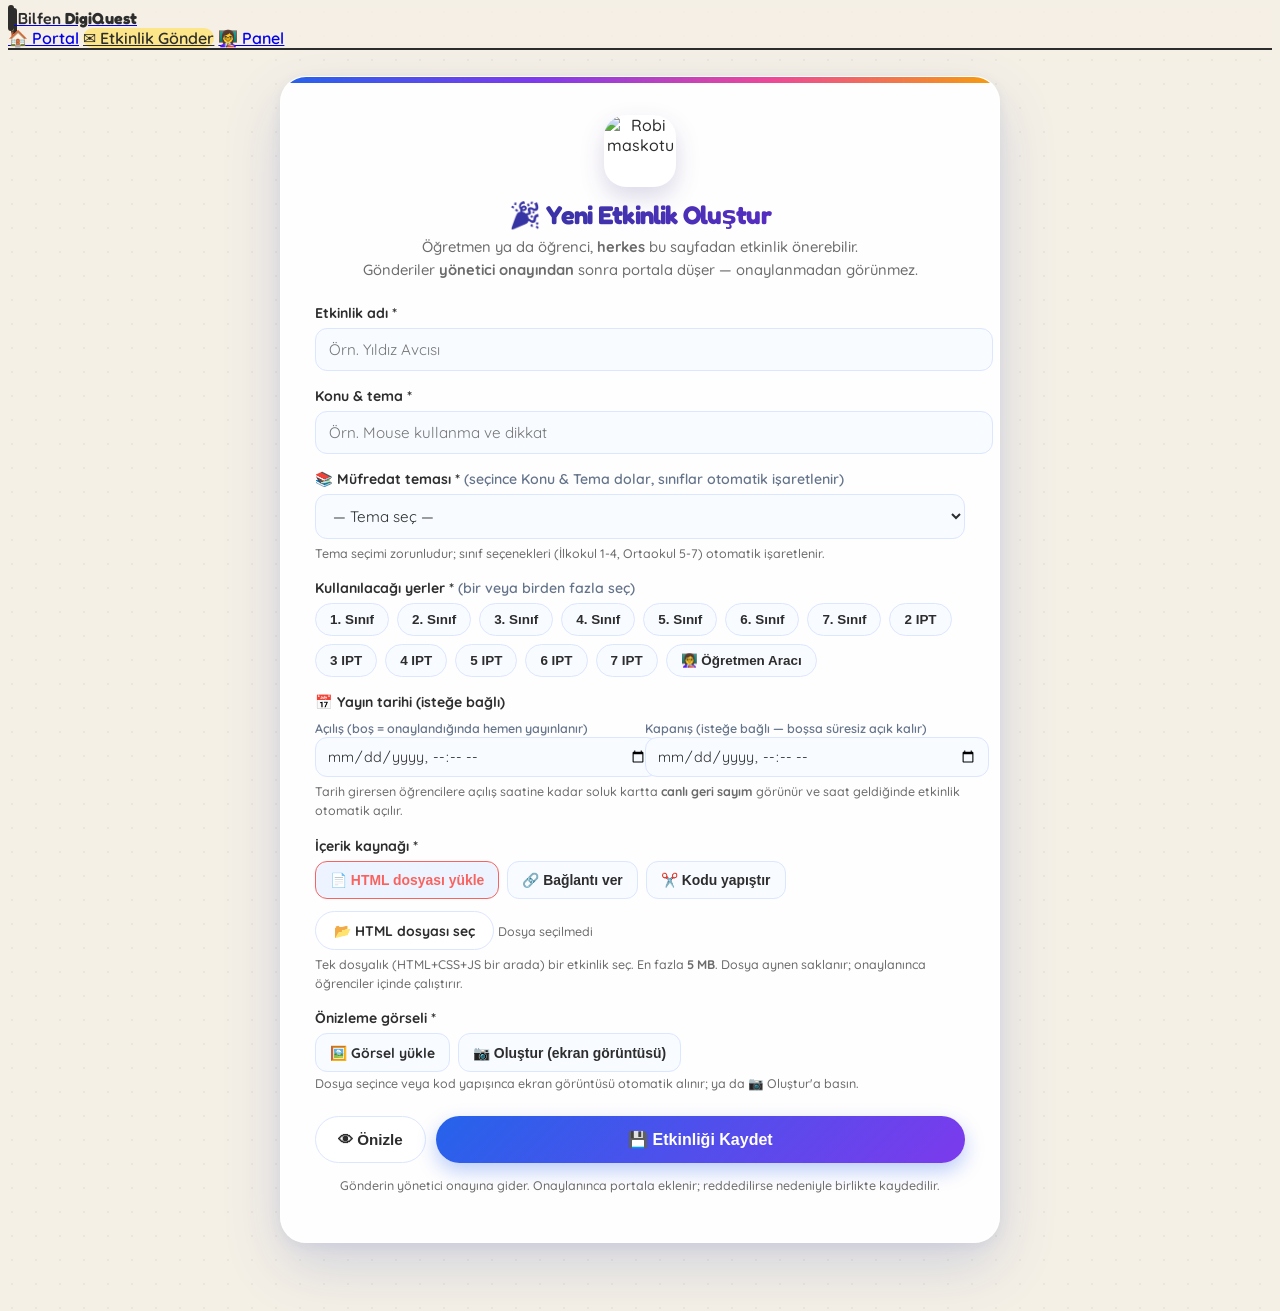
==== commit 34b318e7: "v3.0.0: Daisy Days teması (hyperframes) portal + panel + detay sayfalarına uyarlandı - Krem zemin, 3" ====
--- a/digiq/etkinlik-ekle.html
+++ b/digiq/etkinlik-ekle.html
@@ -7,6 +7,9 @@
 <link rel="icon" type="image/png" href="robi.png">
 <link rel="stylesheet" href="assets/fonts/fonts.css">
 <link rel="stylesheet" href="assets/portal.css">
+
+<link rel="stylesheet" href="assets/fonts/daisy-fonts.css">
+<link rel="stylesheet" href="assets/daisy-days.css">
 <style>
   .ge-page { max-width: 720px; margin: 0 auto; padding: 26px 16px 60px; }
   .ge-kart {
@@ -318,12 +321,19 @@
   /* -------- (v2.9.1) Ekran görüntüsü üretici: HTML içeriğini gizli iframe'de
      render edip canvas'a çizer (screenshot). Dönüş: JPEG dataURL. -------- */
   var EKRAN_W = 800, EKRAN_H = 560, JPEG_Q = 0.72;
+  /* htmlSarmala: fragment kodu tam HTML'e çevirir (portalın htmlSarmala ile aynı) */
+  function htmlSarmala(kod) {
+    var k = String(kod || '').trim();
+    if (!k) return '';
+    if (/<!doctype\s+html>/i.test(k) || /<html[\s>]/i.test(k)) return k;
+    return '<!DOCTYPE html><html><head><meta charset="utf-8"><meta name="viewport" content="width=device-width,initial-scale=1"></head><body>' + k + '</body></html>';
+  }
   function ekranGorunumu(icerik, sureMs) {
     return new Promise(function (coz, reddet) {
       var frame = document.createElement('iframe');
       frame.setAttribute('sandbox', 'allow-scripts allow-same-origin');
       frame.style.cssText = 'position:fixed;left:-10000px;top:0;width:' + EKRAN_W + 'px;height:' + EKRAN_H + 'px;border:0;';
-      frame.srcdoc = String(icerik || '');
+      frame.srcdoc = htmlSarmala(icerik);
       var bitti = false;
       var temizle = function (sonuc) {
         if (bitti) return; bitti = true;
@@ -368,7 +378,14 @@
   var otomatikZaman = null;
   function otomatikEkranGorunumu() {
     clearTimeout(otomatikZaman);
-    if (tip === 'drive') { return; }
+    if (tip === 'drive') {
+      /* Drive: harici site cross-origin olduğu için tarayıcı içinden raster çizilemez.
+         Öğretmen ya görsel yükler ya da ayrı bir ekran görüntüsü dosyası ekler. */
+      gorsel = '';
+      $('geGorselOnizle').style.display = 'none';
+      $('geGorselDurum').textContent = 'Drive bağlantısına otomatik ekran görüntüsü alınamaz — 🖼️ Görsel yükle ile bir ekran görüntüsü ekleyin.';
+      return;
+    }
     var icerik = icerikBul();
     if (!icerik) { gorsel = ''; $('geGorselOnizle').style.display = 'none'; $('geGorselDurum').textContent = 'Dosya seçince veya kod yapışınca ekran görüntüsü otomatik alınır.'; return; }
     otomatikZaman = setTimeout(function () {
--- a/digiq/assets/fonts/daisy-fonts.css
+++ b/digiq/assets/fonts/daisy-fonts.css
@@ -0,0 +1,37 @@
+/* Daisy Days (hyperframes frame-preset) — Fredoka + Quicksand, self-hosted */
+
+/* Fredoka (değişken 300-700) — latin */
+@font-face {
+  font-family: 'Fredoka';
+  font-style: normal;
+  font-weight: 300 700;
+  font-display: swap;
+  src: url(fredoka-var-latin.woff2) format('woff2');
+}
+
+/* Fredoka (değişken 300-700) — latin-ext */
+@font-face {
+  font-family: 'Fredoka';
+  font-style: normal;
+  font-weight: 300 700;
+  font-display: swap;
+  src: url(fredoka-var-latin-ext.woff2) format('woff2');
+}
+
+/* Quicksand (değişken 300-700) — latin */
+@font-face {
+  font-family: 'Quicksand';
+  font-style: normal;
+  font-weight: 300 700;
+  font-display: swap;
+  src: url(quicksand-var-latin.woff2) format('woff2');
+}
+
+/* Quicksand (değişken 300-700) — latin-ext */
+@font-face {
+  font-family: 'Quicksand';
+  font-style: normal;
+  font-weight: 300 700;
+  font-display: swap;
+  src: url(quicksand-var-latin-ext.woff2) format('woff2');
+}
--- a/digiq/assets/daisy-days.css
+++ b/digiq/assets/daisy-days.css
@@ -0,0 +1,644 @@
+/* ============================================================
+   DAISY DAYS TEMA KATMANI (v2.9.8 · 2026-10-24)
+   Kaynak: hyperframes frame-preset "Daisy Days" (heygen-com/hyperframes)
+   "Sunny-garden pastels · 3px charcoal outlines · hard offset shadows ·
+    Fredoka + Quicksand"
+
+   Bu dosya portalı (assets/portal.css + assets/robi-sablon.css) ve
+   paneli (assets/panel-theme.css) SONA YÜKLENİR ve görsel dili
+   Daisy Days'e çevirir; işlevsel kurallara (arama, filtre, modal,
+   oynatma, koyu tema düğmesi) dokunmaz.
+
+   Frame.md öz maddeleri:
+   · Krem zemin + 7 pastel yüzey + tek pop: mercan (yalnız vurgu)
+   · 3px kömür kontur, hard offset gölge (blur yok, rgba yok*)
+   · Fredoka (başlık, tek kalınlık) + Quicksand (metin, 500/600)
+   · Geniş yarıçaplar: 20px kart · 28px öne çıkan · 50px hap · 50% çemberr
+   * Yumuşak metin gölgesi (3px 3px 0 rgba siyah .2) tek istisnadır.
+   ============================================================ */
+
+/* ---------- Daisy Days değişkenleri ---------- */
+:root {
+  /* Palet (frame.md colors: birebir) */
+  --dd-krem: #F5F0E6;
+  --dd-turkuaz: #7ECDC0;
+  --dd-pembe: #F7C8D4;
+  --dd-tereyag: #FDE68A;
+  --dd-nane: #A8E6CF;
+  --dd-lavanta: #D4A5E8;
+  --dd-seftali: #FFCBA4;
+  --dd-gokyuzu: #A8D8F0;
+  --dd-mercan: #F8635F;
+  --dd-komur: #2D2D2D;
+  --dd-soluk: #6B6B6B;
+  --dd-beyaz: #FFFFFF;
+
+  /* Kontur + gölge (koyu temada değişir — değişkenle bağlama) */
+  --dd-kontur: var(--dd-komur);
+  --dd-golge: var(--dd-komur);
+
+  /* El çizimi süs katmanı (ornament): papatya · yıldız · güneş · bulut */
+  --dd-sus-daisy: url("data:image/svg+xml,%3Csvg xmlns='http://www.w3.org/2000/svg' viewBox='0 0 64 64'%3E%3Cg stroke='%232D2D2D' stroke-width='3' stroke-linecap='round'%3E%3Ccircle cx='32' cy='32' r='8' fill='%23FDE68A'/%3E%3Cg fill='white'%3E%3Cellipse cx='32' cy='13' rx='6' ry='11'/%3E%3Cellipse cx='32' cy='51' rx='6' ry='11'/%3E%3Cellipse cx='13' cy='32' rx='11' ry='6'/%3E%3Cellipse cx='51' cy='32' rx='11' ry='6'/%3E%3Cellipse cx='18.2' cy='18.2' rx='6' ry='11' transform='rotate(45 18.2 18.2)'/%3E%3Cellipse cx='45.8' cy='18.2' rx='6' ry='11' transform='rotate(135 45.8 18.2)'/%3E%3Cellipse cx='45.8' cy='45.8' rx='6' ry='11' transform='rotate(225 45.8 45.8)'/%3E%3Cellipse cx='18.2' cy='45.8' rx='6' ry='11' transform='rotate(315 18.2 45.8)'/%3E%3C/g%3E%3C/g%3E%3C/svg%3E");
+  --dd-sus-yildiz: url("data:image/svg+xml,%3Csvg xmlns='http://www.w3.org/2000/svg' viewBox='0 0 64 64'%3E%3Cpolygon points='32,4 40.6,24.4 62,26.2 46.3,40.6 50.9,61.6 32,50 13.1,61.6 17.7,40.6 2,26.2 23.4,24.4' fill='%23FDE68A' stroke='%232D2D2D' stroke-width='3' stroke-linejoin='round'/%3E%3C/svg%3E");
+  --dd-sus-gunes: url("data:image/svg+xml,%3Csvg xmlns='http://www.w3.org/2000/svg' viewBox='0 0 64 64'%3E%3Cg stroke='%232D2D2D' stroke-width='3' stroke-linecap='round'%3E%3Cline x1='32' y1='2' x2='32' y2='12'/%3E%3Cline x1='32' y1='52' x2='32' y2='62'/%3E%3Cline x1='2' y1='32' x2='12' y2='32'/%3E%3Cline x1='52' y1='32' x2='62' y2='32'/%3E%3Cline x1='10' y1='10' x2='17' y2='17'/%3E%3Cline x1='47' y1='47' x2='54' y2='54'/%3E%3Cline x1='54' y1='10' x2='47' y2='17'/%3E%3Cline x1='17' y1='47' x2='10' y2='54'/%3E%3Ccircle cx='32' cy='32' r='13' fill='%23FFCBA4'/%3E%3C/g%3E%3C/svg%3E");
+  --dd-sus-bulut: url("data:image/svg+xml,%3Csvg xmlns='http://www.w3.org/2000/svg' viewBox='0 0 72 48'%3E%3Cpath d='M16 40 a11 11 0 0 1 1-22 a14 14 0 0 1 26-4 a11 11 0 0 1 13 8 a10 10 0 0 1-2 18 z' fill='%23A8D8F0' stroke='%232D2D2D' stroke-width='3' stroke-linejoin='round'/%3E%3C/svg%3E");
+
+  /* Portal token remap'i */
+  --lacivert: var(--dd-komur);
+  --lacivert-2: var(--dd-komur);
+  --gece: var(--dd-komur);
+  --mavi: var(--dd-mercan);               /* etkileşim/link vurgusu = mercan */
+  --mavi-acik: #ff8a85;
+  --turkuaz: var(--dd-turkuaz);
+  --mor: var(--dd-lavanta);
+  --vurgu-grad: var(--dd-mercan);         /* gradyan yok — katı mercan */
+
+  --zemin: var(--dd-krem);
+  --yuzey: var(--dd-beyaz);
+  --murekkep: var(--dd-komur);
+  --yazi-ince: var(--dd-soluk);
+  --cizgi: #e5dcc9;                        /* krem uyuşan ince çizgi */
+
+  --basari: #34a86a;
+  --hata: #e4574f;
+
+  --nav-zemin: rgba(245, 240, 230, .88);
+  --nav-zemin-kaydirildi: rgba(245, 240, 230, .96);
+  --filtre-zemin: rgba(245, 240, 230, .9);
+  --hover-zemin: #f6efdf;
+  --hover-kenar: var(--dd-komur);
+  --kutu-zemin: #fbf7ee;
+  --kutu-kenar: #e5dcc9;
+  --golge-isi: 45, 45, 45;
+
+  /* Tipografi: Fredoka (başlık) + Quicksand (metin) */
+  --font-govde: 'Quicksand', 'Nunito', 'Segoe UI', system-ui, -apple-system, Roboto, 'Helvetica Neue', Arial, sans-serif;
+  --font-baslik: 'Fredoka', 'Fredoka One', 'Baloo 2', 'Nunito', 'Segoe UI', system-ui, sans-serif;
+
+  /* Hard offset gölgeler (blur yok!) */
+  --golge-kucuk: 3px 3px 0 var(--dd-golge);
+  --golge-orta: 4px 4px 0 var(--dd-golge);
+  --golge-buyuk: 6px 6px 0 var(--dd-golge);
+}
+
+/* Rozetler koyu temada doğru dursun diye kontur değişkenleri */
+.kart, .filtre-kutu, .detay-kutu, .kapi-kart, .oturum-sert,
+.pencere-kutu, .hero, .dd-liste, .arama-oneri, .rehber, .bos-kart,
+.liderlik-satir, .os-rozet, .sekmeler .sekme, .dd-dugme, .ogretmen-dugme {
+  --dd-kontur: var(--dd-komur);
+  --dd-golge: var(--dd-komur);
+}
+
+/* ---------- Gövde: krem zemin + kömür metin ---------- */
+body {
+  background:
+    radial-gradient(rgba(45, 45, 45, .05) 1px, transparent 1.4px) 0 0 / 24px 24px,
+    var(--dd-krem);
+  background-attachment: fixed;
+  color: var(--dd-komur);
+  font-family: var(--font-govde);
+  font-weight: 500;
+}
+h1, h2, h3, h4 { font-family: var(--font-baslik); font-weight: 600; letter-spacing: .01em; }
+strong, b, th { font-weight: 700; }
+::selection { background: var(--dd-tereyag); color: var(--dd-komur); }
+:focus-visible { outline: 3px solid var(--dd-mercan); outline-offset: 2px; border-radius: 8px; }
+
+/* ---------- ÜST NAV: krem çubuk, kömür alt çizgi ---------- */
+.ust-nav {
+  background: var(--nav-zemin);
+  border-bottom: 2px solid var(--dd-kontur);
+  box-shadow: none;
+}
+.nav-logo {
+  border: 3px solid var(--dd-kontur);
+  border-radius: 14px;
+  background: var(--dd-tereyag);
+  box-shadow: 3px 3px 0 var(--dd-golge);
+}
+.nav-marka-yazi { font-family: var(--font-baslik); color: var(--dd-komur); }
+.nav-link { font-weight: 600; }
+.nav-link:hover { color: var(--dd-komur); background: var(--hover-zemin); }
+.nav-link.nav-aktif { color: var(--dd-komur); background: var(--dd-tereyag); border-radius: 10px; }
+.theme-dugme, .tema-dugme {
+  border: 2px solid var(--dd-kontur) !important;
+  box-shadow: 3px 3px 0 var(--dd-golge) !important;
+}
+.nav-giris {
+  background: var(--dd-mercan);
+  color: #fff;
+  border: 3px solid var(--dd-kontur);
+  box-shadow: 4px 4px 0 var(--dd-golge);
+  font-family: var(--font-baslik);
+}
+.nav-giris:hover { transform: translateY(-2px); box-shadow: 6px 6px 0 var(--dd-golge); filter: none; }
+.nav-giris:active { transform: translateY(1px); box-shadow: 2px 2px 0 var(--dd-golge); }
+
+/* ---------- HERO: turkuaz banner + kömür çerçeve ---------- */
+.hero-alan { background: transparent; }
+.hero {
+  background: var(--dd-turkuaz);
+  border: 3px solid var(--dd-kontur);
+  border-radius: 28px;
+  box-shadow: 6px 6px 0 var(--dd-golge);
+  color: var(--dd-komur);
+}
+.hero h1 {
+  color: #fff;
+  font-family: var(--font-baslik);
+  font-weight: 600;
+  text-shadow: 3px 3px 0 rgba(0, 0, 0, .2);
+}
+.hero h1 .accent {
+  background: none; -webkit-text-fill-color: var(--dd-tereyag);
+  color: var(--dd-tereyag);
+  text-shadow: 3px 3px 0 rgba(0, 0, 0, .25);
+}
+.hero p, .hero-slogan { color: var(--dd-komur); font-weight: 600; }
+.hero-slogan { color: #12514a; }
+.hero-ipucu { color: #12514a; }
+.hero-badge {
+  background: var(--dd-tereyag);
+  border: 2px solid var(--dd-kontur);
+  border-radius: 50px;
+  color: var(--dd-komur);
+  font-family: var(--font-baslik);
+  box-shadow: 3px 3px 0 var(--dd-golge);
+}
+.badge-nokta { background: var(--dd-mercan); }
+.hero-desen {
+  background-image:
+    radial-gradient(rgba(255, 255, 255, .3) 2px, transparent 2.4px);
+  background-size: 26px 26px;
+}
+/* Hero üstünde el çizimi süs katmanı (ornament wreath) */
+.hero::before {
+  content: ''; position: absolute; inset: 0; pointer-events: none;
+  background:
+    var(--dd-sus-daisy) no-repeat right 11% top 14px / 46px auto,
+    var(--dd-sus-yildiz) no-repeat right 30px top -8px / 44px auto,
+    var(--dd-sus-gunes) no-repeat right 4% bottom 8px / 56px auto,
+    var(--dd-sus-bulut) no-repeat right 36% bottom 12px / 52px auto;
+  opacity: .95;
+}
+/* Dar ekranlarda süsler küçülüp kenarlara yaslanır — başlık/rozet çakışmaz */
+@media (max-width: 720px) {
+  .hero::before {
+    background:
+      var(--dd-sus-daisy) no-repeat right 8% top 4px / 32px auto,
+      var(--dd-sus-gunes) no-repeat right 3% bottom 6px / 40px auto,
+      var(--dd-sus-bulut) no-repeat left 4% bottom 4px / 38px auto;
+    opacity: .9;
+  }
+}
+.robi-wrap {
+  border: 3px solid var(--dd-kontur);
+  border-radius: 50%;
+  background: var(--dd-pembe);
+  box-shadow: 6px 6px 0 var(--dd-golge);
+}
+.hero-kart {
+  background: #fff;
+  border: 2.5px solid var(--dd-kontur);
+  border-radius: 14px;
+  box-shadow: 4px 4px 0 var(--dd-golge);
+  color: var(--dd-komur);
+}
+
+/* ---------- BUTONLAR: çıkartma dili ---------- */
+.btn {
+  font-family: var(--font-baslik);
+  border-radius: 14px;
+}
+.btn-birincil {
+  background: var(--dd-tereyag);
+  color: var(--dd-komur);
+  border: 3px solid var(--dd-kontur);
+  box-shadow: 5px 5px 0 var(--dd-golge);
+}
+.btn-birincil:hover { transform: translateY(-2px); box-shadow: 7px 7px 0 var(--dd-golge); filter: none; }
+.btn-ikincil {
+  background: #fff;
+  color: var(--dd-komur);
+  border: 3px solid var(--dd-kontur);
+  box-shadow: 5px 5px 0 var(--dd-golge);
+}
+.btn-ikincil:hover { color: var(--dd-mercan); border-color: var(--dd-kontur); }
+.btn-ogretmen {
+  background: var(--dd-seftali);
+  color: var(--dd-komur);
+  border: 3px solid var(--dd-kontur);
+  box-shadow: 5px 5px 0 var(--dd-golge);
+}
+.btn-ogretmen:hover { background: #ffb98d; color: var(--dd-komur); filter: none; box-shadow: 7px 7px 0 var(--dd-golge); }
+.hero-arama {
+  background: #fff;
+  border: 3px solid var(--dd-kontur);
+  border-radius: 16px;
+  box-shadow: 4px 4px 0 var(--dd-golge);
+}
+.hero-arama.odak { box-shadow: 6px 6px 0 var(--dd-golge); border-color: var(--dd-komur); }
+.arama-oneri { border: 2.5px solid var(--dd-kontur); box-shadow: 5px 5px 0 var(--dd-golge); border-radius: 14px; }
+
+/* ---------- NASIL ŞERİDİ + FİLTRE PANELİ ---------- */
+.nasil-seridi {
+  background: #fff;
+  border-block: 2px solid var(--dd-kontur);
+}
+.nasil-no {
+  background: var(--dd-mercan);
+  color: #fff;
+  border: 2.5px solid var(--dd-kontur);
+  box-shadow: 3px 3px 0 var(--dd-golge);
+  border-radius: 50%;
+}
+.filtre-bar { background: var(--filtre-zemin); border-bottom: 2px solid var(--dd-kontur); }
+.filtre-kutu {
+  background: #fff;
+  border: 3px solid var(--dd-kontur);
+  border-radius: 20px;
+  box-shadow: 6px 6px 0 var(--dd-golge);
+}
+.numara, .dd-dugme, .ogretmen-dugme {
+  background: #fff;
+  border: 2.5px solid var(--dd-kontur);
+  border-radius: 12px;
+  box-shadow: 3px 3px 0 var(--dd-golge);
+  color: var(--dd-komur);
+}
+.numara:hover, .dd-dugme:hover, .ogretmen-dugme:hover {
+  transform: translateY(-2px);
+  border-color: var(--dd-kontur);
+  color: var(--dd-komur);
+  box-shadow: 4px 4px 0 var(--dd-golge);
+}
+.numara:active, .dd-dugme:active, .ogretmen-dugme:active { transform: translateY(1px); box-shadow: 1px 1px 0 var(--dd-golge); }
+.numara.secili, .ogretmen-dugme.secili {
+  background: var(--dd-mercan);
+  color: #fff;
+  border-color: var(--dd-kontur);
+  box-shadow: 4px 4px 0 var(--dd-golge);
+}
+.dd-liste { border: 2.5px solid var(--dd-kontur); box-shadow: 6px 6px 0 var(--dd-golge); border-radius: 14px; }
+.dd-secenek.secili { color: var(--dd-mercan); background: var(--hover-zemin); font-weight: 700; }
+.grup-etiket { font-family: var(--font-baslik); color: var(--dd-soluk); }
+.sinif-baslik .seviye {
+  background: var(--dd-tereyag);
+  border: 2px solid var(--dd-kontur);
+  color: var(--dd-komur);
+  box-shadow: 3px 3px 0 var(--dd-golge);
+}
+.sinif-baslik h2 { font-family: var(--font-baslik); }
+
+/* ---------- ETKİNLİK KARTI: beyaz çıkartma ---------- */
+.kart {
+  background: #fff;
+  border: 3px solid var(--dd-kontur);
+  border-radius: var(--dd-radius-20, 20px);
+  box-shadow: var(--golge-kucuk);
+}
+.kart:hover {
+  transform: translateY(-3px);
+  border-color: var(--dd-kontur);
+  box-shadow: 7px 7px 0 var(--dd-golge);
+}
+.kart-thumb::after { background: var(--dd-tereyag); height: 5px; }
+.oyna-overlay span {
+  background: var(--dd-tereyag);
+  border: 2.5px solid var(--dd-kontur);
+  color: var(--dd-komur);
+  font-family: var(--font-baslik);
+  box-shadow: 4px 4px 0 var(--dd-golge);
+}
+.kart .no, .kart-ust .no {
+  background: var(--dd-tereyag);
+  color: var(--dd-komur);
+  border: 2px solid var(--dd-kontur);
+}
+.rozet {
+  background: var(--dd-gokyuzu);
+  color: var(--dd-komur);
+  border: 2px solid var(--dd-kontur);
+}
+.etiket {
+  background: #fdfaf3;
+  border: 1.5px solid var(--dd-komur);
+  color: var(--dd-soluk);
+}
+.pasif-rozet { background: #efeadf; border: 1.5px solid var(--dd-komur); color: var(--dd-soluk); }
+.oynat-btn {
+  background: var(--dd-mercan);
+  color: #fff;
+  font-family: var(--font-baslik);
+  border: 2.5px solid var(--dd-kontur);
+  border-radius: 12px;
+  box-shadow: 3px 3px 0 var(--dd-golge);
+}
+.oynat-btn:hover { transform: translateY(-2px); box-shadow: 5px 5px 0 var(--dd-golge); filter: none; }
+.oynat-btn:active { transform: translateY(1px); box-shadow: 1px 1px 0 var(--dd-golge); }
+.dinle-btn {
+  background: #fff;
+  border: 2px solid var(--dd-kontur);
+  border-radius: 10px;
+  color: var(--dd-komur);
+  box-shadow: 2px 2px 0 var(--dd-golge);
+}
+.dinle-btn.calisiyor { background: var(--dd-mercan); border-color: var(--dd-kontur); color: #fff; }
+
+/* ---------- GERİ SAYIM: mercan çıkartma ---------- */
+.geri-sayim {
+  background: var(--dd-mercan);
+  border: 3px solid var(--dd-kontur);
+  border-radius: 16px;
+  box-shadow: 4px 4px 0 var(--dd-golge), inset 0 0 0 2px #fff;
+}
+.geri-sayim::before { display: none; }
+.gs-birim { background: rgba(255, 255, 255, .25); border: 1.5px solid rgba(45, 45, 45, .35); }
+
+/* ---------- REHBER / BOŞ / LİDERLİK / OTURUM ---------- */
+.rehber {
+  background: #fff;
+  border: 2.5px dashed var(--dd-komur);
+  border-radius: 16px;
+  box-shadow: 4px 4px 0 var(--dd-golge);
+}
+.rehber summary { font-family: var(--font-baslik); color: var(--dd-komur); }
+.rehber-icerik .rehber-not { background: var(--dd-nane); color: var(--dd-komur); border: 1.5px solid var(--dd-komur); }
+.bos-kart { border: 2.5px dashed var(--dd-komur); background: rgba(255, 255, 255, .8); border-radius: 20px; }
+.oturum-sert {
+  background: #fff;
+  border: 3px solid var(--dd-kontur);
+  border-radius: 20px;
+  box-shadow: var(--golge-kucuk);
+}
+.os-panel {
+  background: var(--dd-mercan);
+  border: 2.5px solid var(--dd-kontur);
+  box-shadow: 3px 3px 0 var(--dd-golge);
+}
+.os-panel:hover { transform: translateY(-2px); box-shadow: 5px 5px 0 var(--dd-golge); filter: none; }
+.os-cikis { background: var(--dd-pembe); color: #8c3049; border: 2px solid var(--dd-kontur); box-shadow: 2px 2px 0 var(--dd-golge); }
+.os-rozet { background: var(--dd-tereyag); border-radius: 11px; box-shadow: 2px 2px 0 var(--dd-golge), 0 0 0 2px #fff; }
+.os-rozet.kilitli { background: #efeadf; box-shadow: 2px 2px 0 var(--dd-golge), 0 0 0 2px #fff; }
+.liderlik-satir { background: #fff; border: 2px solid var(--dd-kontur); border-radius: 14px; box-shadow: 3px 3px 0 var(--dd-golge); }
+.liderlik-satir.ben { background: var(--dd-tereyag); border-color: var(--dd-komur); }
+.liderlik-baslik { font-family: var(--font-baslik); }
+.os-rol.ogrenci { background: var(--dd-gokyuzu); color: var(--dd-komur); }
+.os-rol.ogretmen { background: var(--dd-pembe); color: var(--dd-komur); }
+.os-rol.admin { background: var(--dd-tereyag); color: var(--dd-komur); border: 1.5px solid var(--dd-komur); }
+
+/* ---------- MODALLER ---------- */
+.detay-pencere, .oynat-pencere { background: rgba(26, 20, 10, .55); }
+.detay-kutu {
+  background: #fff;
+  border: 3px solid var(--dd-kontur);
+  border-radius: 28px;
+  box-shadow: 8px 8px 0 var(--dd-golge);
+}
+.detay-pill { background: var(--dd-kutu-zemin); border: 2px solid var(--dd-komur); color: var(--dd-komur); }
+.detay-bos { background: var(--kutu-zemin); border: 2px dashed var(--dd-komur); }
+.detay-bolum li::before { background: var(--dd-tereyag); color: var(--dd-komur); border: 1.5px solid var(--dd-komur); }
+.detay-kapat {
+  background: #fff; color: var(--dd-komur);
+  border: 2.5px solid var(--dd-kontur); border-radius: 12px;
+  box-shadow: 3px 3px 0 var(--dd-golge);
+}
+.detay-baslik { font-family: var(--font-baslik); }
+.oynat-pencere .pencere-kutu {
+  background: #fff;
+  border: 3px solid var(--dd-kontur);
+  border-radius: 20px;
+  box-shadow: 8px 8px 0 var(--dd-golge);
+}
+.pencere-baslik {
+  background: var(--dd-tereyag);
+  border-bottom: 3px solid var(--dd-kontur);
+  color: var(--dd-komur);
+}
+.pencere-baslik .ad { font-family: var(--font-baslik); color: var(--dd-komur); }
+.pencere-baslik a, .pencere-baslik button {
+  background: #fff;
+  border: 2px solid var(--dd-komur);
+  color: var(--dd-komur);
+  box-shadow: 2px 2px 0 var(--dd-golge);
+}
+.pencere-baslik a:hover, .pencere-baslik button:hover { background: var(--dd-gokyuzu); }
+.pencere-baslik button.kapat:hover { background: var(--dd-mercan); border-color: var(--dd-komur); }
+
+/* ---------- KVKK KAPISI (giriş ekranı) ---------- */
+.kapi {
+  background:
+    radial-gradient(circle at 10% 12%, rgba(126, 205, 192, .6), transparent 28%),
+    radial-gradient(circle at 90% 16%, rgba(253, 230, 138, .5), transparent 24%),
+    radial-gradient(circle at 84% 88%, rgba(247, 200, 212, .55), transparent 28%),
+    var(--dd-krem);
+}
+.kapi::before {
+  background-image: radial-gradient(rgba(45, 45, 45, .08) 1px, transparent 1.4px);
+}
+.kapi-kart {
+  background: #fff;
+  border: 3px solid var(--dd-komur);
+  border-radius: 28px;
+  box-shadow: 8px 8px 0 var(--dd-komur);
+  backdrop-filter: none;
+}
+.kapi-kart::before {
+  background: var(--dd-tereyag);
+  border-bottom: 3px solid var(--dd-komur);
+  height: 12px;
+  animation: none;
+  opacity: 1;
+}
+.kapi-robi {
+  background: var(--dd-gokyuzu);
+  border: 3px solid var(--dd-komur);
+  box-shadow: 4px 4px 0 var(--dd-komur);
+  border-radius: 24px;
+}
+.kapi-robi::before { content: none; }
+@keyframes robiNefes { 0%, 100% { box-shadow: 4px 4px 0 var(--dd-komur); } 50% { box-shadow: 4px 4px 0 var(--dd-komur); } }
+.kapi-kart h1 {
+  font-family: var(--font-baslik);
+  background: none; -webkit-text-fill-color: var(--dd-komur); color: var(--dd-komur);
+}
+.kapi-badge {
+  background: var(--dd-tereyag);
+  border: 2px solid var(--dd-komur);
+  color: var(--dd-komur);
+  box-shadow: 3px 3px 0 var(--dd-komur);
+  font-family: var(--font-baslik);
+}
+.kapi-adim { background: #fdfaf3; border: 2px solid var(--dd-komur); border-radius: 16px; }
+.kapi-adim-no {
+  background: var(--dd-mercan);
+  border: 2px solid var(--dd-komur);
+  border-radius: 8px;
+  box-shadow: 2px 2px 0 var(--dd-komur);
+}
+.kapi-sev {
+  background: #fff;
+  border: 2px solid var(--dd-komur);
+  border-radius: 13px;
+  box-shadow: 3px 3px 0 var(--dd-komur);
+}
+.kapi-sev:hover { transform: translateY(-2px); box-shadow: 4px 4px 0 var(--dd-komur); }
+.kapi-sev.secili {
+  background: var(--dd-gokyuzu);
+  border-color: var(--dd-komur);
+  box-shadow: 4px 4px 0 var(--dd-komur);
+}
+.kapi-sev-ipt { border-top: 3px solid var(--dd-komur); }
+.kapi-geri { background: #fff; border: 2px solid var(--dd-komur); color: var(--dd-komur); box-shadow: 2px 2px 0 var(--dd-komur); }
+.kapi-kutu { background: #fff; border: 2px solid var(--dd-komur); color: var(--dd-komur); box-shadow: inset 0 2px 0 rgba(45,45,45,.08); }
+.kapi-kutu.dolu { border-color: var(--dd-komur); background: var(--dd-gokyuzu); }
+.kapi-kutu.aktif { border-color: var(--dd-mercan); box-shadow: 0 0 0 3px rgba(248, 99, 95, .3); }
+.kapi-hata { background: var(--dd-pembe); color: #8c3049; border: 2px solid var(--dd-komur); }
+.kapi-ogretmen::after { display: none; }
+
+/* ---------- FOOTER: kömür blok ---------- */
+.site-footer {
+  background: var(--dd-komur);
+  color: var(--dd-krem);
+  border-top: 3px solid var(--dd-komur);
+  box-shadow: 0 -3px 0 rgba(45, 45, 45, .4);
+}
+.site-footer h4 { color: var(--dd-tereyag); font-family: var(--font-baslik); }
+.footer-marka p, .footer-baglantilar a, .footer-hakkinda p, .footer-alt { color: #cfc6b4; }
+.footer-marka .nav-marka-yazi { color: var(--dd-krem); }
+.footer-marka .nav-marka-yazi b { color: var(--dd-tereyag); }
+.footer-baglantilar a:hover { color: var(--dd-tereyag); }
+.footer-hakkinda .zumre { color: var(--dd-krem); }
+
+/* ---------- PANEL (panel-theme üstüne) ---------- */
+body {
+  background:
+    radial-gradient(rgba(45, 45, 45, .05) 1px, transparent 1.4px) 0 0 / 24px 24px,
+    var(--dd-krem);
+}
+.ust-bar {
+  background: var(--nav-zemin-kaydirildi);
+  border-bottom: 2px solid var(--dd-kontur);
+  box-shadow: none;
+}
+.ust-bar .marka { font-family: var(--font-baslik); color: var(--dd-komur); }
+.btn.ikincil {
+  background: #fff !important;
+  color: var(--dd-komur) !important;
+  border: 2px solid var(--dd-kontur) !important;
+  box-shadow: 3px 3px 0 var(--dd-golge) !important;
+}
+.btn.yeşil, .btn.yesil {
+  background: var(--dd-nane) !important;
+  color: var(--dd-komur) !important;
+  border: 2.5px solid var(--dd-kontur) !important;
+  box-shadow: 3px 3px 0 var(--dd-golge) !important;
+}
+.btn.kirmizi {
+  background: var(--dd-pembe) !important;
+  color: #8c3049 !important;
+  border: 2.5px solid var(--dd-kontur) !important;
+  box-shadow: 3px 3px 0 var(--dd-golge) !important;
+}
+.btn.turuncu {
+  background: var(--dd-seftali) !important;
+  color: var(--dd-komur) !important;
+  border: 2.5px solid var(--dd-kontur) !important;
+  box-shadow: 3px 3px 0 var(--dd-golge) !important;
+}
+.sekme {
+  background: #fff;
+  color: var(--dd-komur);
+  border: 2.5px solid var(--dd-kontur);
+  border-radius: 12px 12px 0 0;
+  box-shadow: 3px 3px 0 var(--dd-golge);
+  font-family: var(--font-baslik);
+}
+.sekme.secili { background: var(--dd-tereyag); color: var(--dd-komur); }
+.rozet.acik { background: var(--dd-nane); color: #1d5c40; border: 1.5px solid var(--dd-komur); }
+.rozet.kapali { background: var(--dd-pembe); color: #8c3049; border: 1.5px solid var(--dd-komur); }
+.rozet.tarih, .rozet.ogretmen, .rozet.ogrenci {
+  border: 1.5px solid var(--dd-komur);
+  color: var(--dd-komur);
+  background: var(--dd-gokyuzu);
+}
+.rozet.ogretmen { background: var(--dd-lavanta); }
+.panel-hata, .hata { border-radius: 12px; }
+.etkinlik { background: #fff; border: 2.5px solid var(--dd-kontur); border-radius: 16px; box-shadow: 4px 4px 0 var(--dd-golge); }
+.etkinlik:hover { transform: translateY(-2px); box-shadow: 6px 6px 0 var(--dd-golge); }
+.gokkusagi { background: linear-gradient(90deg, var(--dd-turkuaz), var(--dd-tereyag), var(--dd-lavanta)); }
+
+/* Etkinlik detay sayfası */
+.sayfa-kapak {
+  border: 3px solid var(--dd-kontur);
+  border-radius: 24px;
+  box-shadow: 6px 6px 0 var(--dd-golge);
+  background: #fff;
+  overflow: hidden;
+}
+.kapak-gorsel { border-radius: 0; }
+.detay-kart {
+  background: #fff;
+  border: 2.5px solid var(--dd-kontur);
+  border-radius: 20px;
+  box-shadow: 5px 5px 0 var(--dd-golge);
+}
+.detay-bolum ol.numarali li::before {
+  background: var(--dd-tereyag);
+  border: 2px solid var(--dd-komur);
+  color: var(--dd-komur);
+  box-shadow: 2px 2px 0 var(--dd-golge);
+}
+.detay-bolum ul.isaretli li::before {
+  background: var(--dd-mercan);
+  border: 2px solid var(--dd-komur);
+  color: #fff;
+}
+
+/* ---------- KOYU TEMA — gece bahçesi (App/night garden) ---------- */
+html[data-tema='koyu'] {
+  --dd-kontur: #e8ddc6;
+  --dd-golge: rgba(2, 6, 14, .85);
+  --zemin: #17130c;
+  --yuzey: #241e14;
+  --murekkep: #f2ead9;
+  --yazi-ince: #b3aa96;
+  --cizgi: #3b3220;
+  --lacivert: #f2ead9;
+  --lacivert-2: #f2ead9;
+  --gece: #0e0b07;
+  --hover-zemin: #2b2417;
+  --hover-kenar: #e8ddc6;
+  --kutu-zemin: #241e14;
+  --kutu-kenar: #3b3220;
+  --golge-kucuk: 3px 3px 0 var(--dd-golge);
+  --golge-orta: 4px 4px 0 var(--dd-golge);
+  --golge-buyuk: 6px 6px 0 var(--dd-golge);
+  color-scheme: dark;
+}
+html[data-tema='koyu'] body {
+  background:
+    radial-gradient(rgba(232, 221, 198, .05) 1px, transparent 1.4px) 0 0 / 24px 24px,
+    #17130c;
+}
+html[data-tema='koyu'] .hero h1 { color: var(--dd-tereyag); text-shadow: 3px 3px 0 rgba(0, 0, 0, .55); }
+html[data-tema='koyu'] .hero h1 .accent { color: var(--dd-tereyag); -webkit-text-fill-color: var(--dd-tereyag); }
+html[data-tema='koyu'] .hero p,
+html[data-tema='koyu'] .hero-slogan,
+html[data-tema='koyu'] .hero-ipucu { color: #e6f0ed; }
+html[data-tema='koyu'] .hero-slogan { color: #d4efe9; }
+html[data-tema='koyu'] .oturum-sert,
+html[data-tema='koyu'] .detay-kutu,
+html[data-tema='koyu'] .oynat-pencere .pencere-kutu { background: var(--yuzey); }
+html[data-tema='koyu'] .site-footer { background: #0e0b07; }
+html[data-tema='koyu'] .etkinlik { background: var(--yuzey); }
+html[data-tema='koyu'] .sekmeler .sekme { background: var(--yuzey); color: #f2ead9; }
+html[data-tema='koyu'] .pencere-baslik a,
+html[data-tema='koyu'] .pencere-baslik button { background: var(--yuzey); color: #f2ead9; }
+html[data-tema='koyu'] .gok-nesne { color: rgba(232, 221, 198, .2); }
+html[data-tema='koyu'] .oynat-btn { color: #fff; }
+
+/* ---------- Erişilebilirlik: hareketi azalt ---------- */
+@media (prefers-reduced-motion: reduce) {
+  .hero, .hero-kart, .robi-wrap { animation: none !important; }
+}
